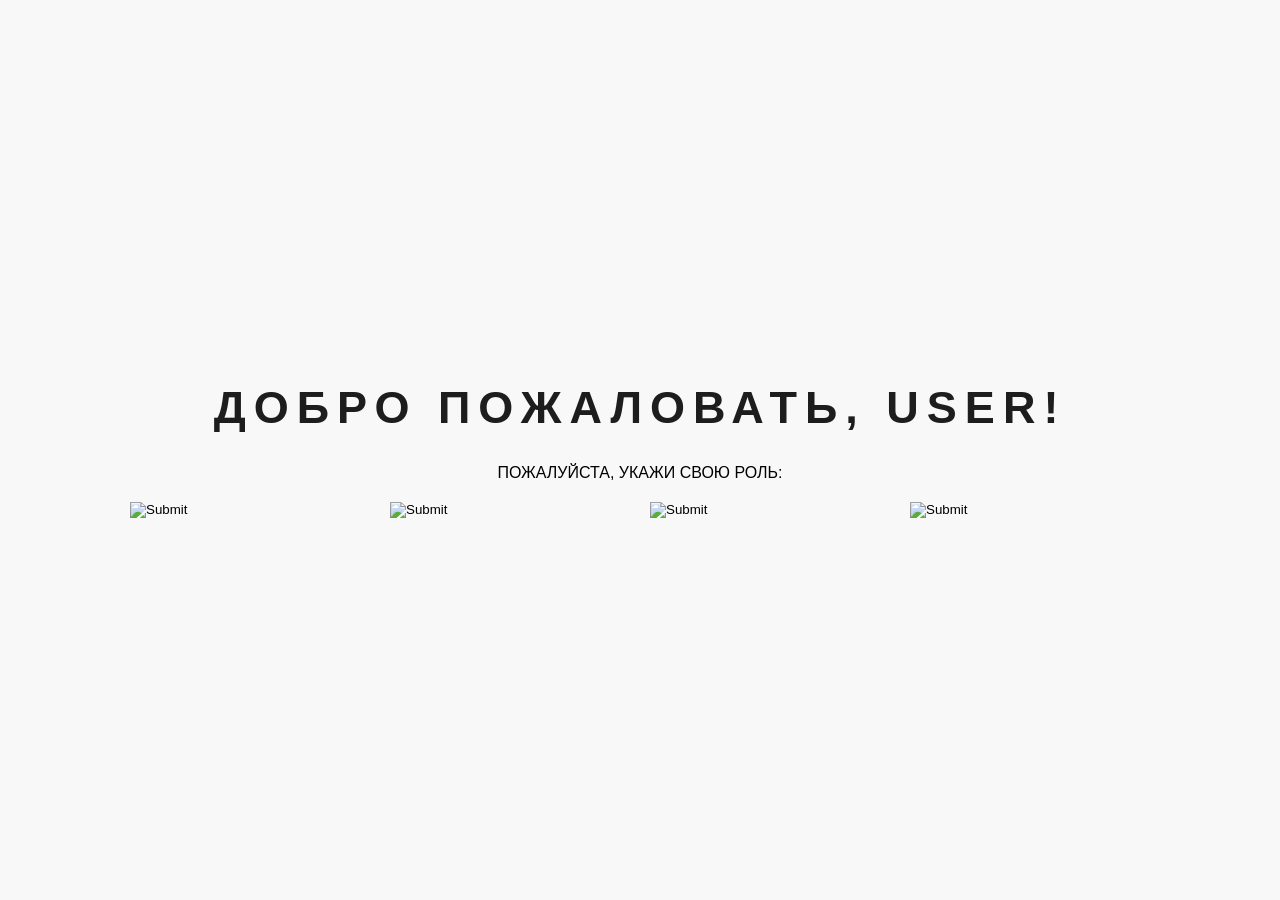
==== choice.html @ df9e126c "Create choice.html" ====
<!DOCTYPE html>
<html lang="en">
<head>
    <meta charset="UTF-8">
    <meta http-equiv="X-UA-Compatible" content="IE=edge">
    <meta name="viewport" content="width=device-width, initial-scale=1.0">
    <title>Document</title>
    <link rel="stylesheet" href="style.css">
</head>
<body>
    <div class="main bg-reg">
        
        <div class="choice-container">
            <span class="choice-txt">Добро пожаловать, USER!</span>
            <span class="choice-txt-2">Пожалуйста, укажи свою роль:</span><br>
            <div class="choice">
                <span class="choice_card" >
                    <form action="index.html">
                        <input type="image" src="img/card_meneg.png">
                    </form>
                </span>
                <span class="choice_card">
                    <form action="index.html">
                        <input type="image" src="img/card_program.png">
                    </form>
                </span>
                <span class="choice_card">
                    <form action="index.html">
                        <input type="image" src="img/card_design.png">
                    </form>
                </span>
                <span class="choice_card">
                    <form action="index.html">
                        <input type="image" src="img/card_xz.png">
                    </form>
                </span>
            </div>
        </div>
    </div>
    
</body>
</html>
---- style.css ----
* {
    box-sizing: border-box;
    margin: 0;
    padding: 0;
}

body {
    background: #F8F8F8;
    font-family: 'Golos Text', sans-serif;
}

.header {
    display: flex;
    flex-direction: column;
    align-items: center;
    justify-content: center;
}
.header-inner {
    width: 100%;
    max-width: 960px;
}

.menu {
    display: flex;
    align-items: center;
    justify-content: space-between;
    gap: 12px;
    width: 100%; 
    margin-top: 4%;
    margin-bottom: 4%;
}

.navigation a{
    text-decoration: none;
    color: black;
    font-size: 14px;
    background: #FFFFFF;
    box-shadow: 0px 5px 20px rgba(90, 90, 90, 0.1);
    border-radius: 40px;
    padding: 12px;
    padding-left: 20px;
    padding-right: 20px;
    margin-top: 50px;
}

.navigation a:hover {
    background: #639ee6;
    color: white;
    transition: 1s;
    box-shadow: 0px 5px 20px rgba(108, 92, 255, 0.415);

}

.nav-grid {
    display: grid;
    grid-template-columns: 60px 100px;
}

.navigation-txt-name a{
    text-decoration: none;
    font-family: 'Golos Text';
    font-style: normal;
    font-weight: 700;
    font-size: 16px;
    color: #000;
}

.navigation-txt-name a:hover {
    color: #639ee6;
    transition: 0.6s;
}
.navigation-txt {
    position: relative;
    top: 6px;
}

.navigation-txt div{
    font-size: 13px;
}

.navigation-exit a{
    text-decoration: none;
    color: #000;
    font-size: 13px;
}
.navigation-exit a:hover {
    color: red;
    transition: 0.7s;
}






.search-box input{
    background: white;
    height: 40px;
    border-radius: 40px;
    padding: 10px;
    border: none;
    width: 450px;
    padding-left: 30px;
    box-shadow: 0px 5px 20px rgba(90, 90, 90, 0.1);
}


/* Слайдер */

.swiper {
    width: 1300px;
    height: 300px;
    margin-bottom: 100px;
    border-radius: 50px;
}

.swiper-slide {
    display: flex;
    align-items: center;
    justify-content: center;
    font-size: 18px;
}

.swiper-slide iframe {
    width: 1300px;
    height: 300px;
}


.swiper-button-next, .swiper-rt1 .swiper-button-prev {
    right: auto;
}

.swiper-button-prev, .swiper-rt1 .swiper-button-next {
    left: auto;
}




.top {
    display: flex;
    align-items: center;
    justify-content: center;
}

.top-container {
    display: flex;
    flex-wrap: wrap;
    align-items: center;
    justify-content: center;
    gap: 24px;
}




.button {
    display: flex;
    align-items: center;
    justify-content: center;
}

.block {
    width: 239px;
    height: 225px;
    background: radial-gradient(145.29% 136.5% at 3.03% -7.23%, #3BFFFF 0%, #8DC1FF 81.79%);
    border-radius: 50px;
    margin-top: 20px;
}

.button-container {
    display: flex;
    align-items: center;
    justify-content: space-between;
    width: 100%;
    margin-left: 80px;
    margin-right: 80px;
}

.button-container a{
    padding: 12px;
    text-decoration: none;
    color: black;
    background: white;
    border-radius: 20px;
    padding-left: 50px;
    padding-right: 50px;
    box-shadow: 0px 5px 20px rgba(90, 90, 90, 0.1);
}

.button-container a:hover {
    transform: scale(1.05);
    transition: 1s;
    background: #639ee6;
    color: white;
}


.txt-proj h1{
    font-family: 'Golos Text', sans-serif;
    margin-left: 6%;
    margin-bottom: 2%;
}

.top-h1 {
    font-size: 16px;
}

.top-txt {
    font-size: 13px;
    color: #808080;
}






.main {
    display: flex;
    flex-direction: column;
    align-items: center;
    justify-content: center;
}
.main-container {
    max-width: 1440px;
    width: 100%;
}







/* Регистрация */

.register {
    display: flex;
    align-items: center;
    justify-content: center;
    height: 100vh;
}

.register-container {
    max-width: 415px;
    width: 100%;
    background: radial-gradient(97.69% 94.8% at 2.31% 3.73%, rgba(0, 225, 255, 0.65) 0%, rgba(0, 92, 235, 0.65) 100%);
    border-radius: 30px;
    padding: 50px;
}

.register-container form {
    display: flex;
    flex-direction: column;
}

.register-container input{
    height: 40px;
    padding-left: 20px;
    margin-top: 10px;
    border: none;
    background: none;
    border-bottom: 2px solid white;
}

.register-container h1{
    display: flex;
    align-items: center;
    justify-content: center;
    font-size: 26px;
    font-family: 'Golos Text';
    font-style: normal;
    color: white;
    margin-top: 20px;
    margin-bottom: 40px;
}

.txt {
    color: rgba(255, 255, 255, 0.75);
    font-size: 13px;
    padding-left: 20px;
}

.buttons-btn {
    display: flex;
    align-items: center;
    justify-content: center;
    margin-top: 40px;
}
.buttons-btn a{
    text-decoration: none;
    padding: 10px;
    background: rgba(255, 255, 255, 0.2);
    border: 1px solid #FFFFFF;
    border-radius: 50px;
    color: white;
    font-size: 14px;
    transition: 0.7s;
}

.button-txt {
    display: flex;
    align-items: center;
    justify-content: center;
}

.button-txt a{
    color: white;
    text-decoration: none;
    font-weight: 600;
}

.button-txt a:hover {
    color: #e4e4e4;
    transition: 1s;
}

.button-txt {
    color: white;
    font-size: 14px;
}



/* Картинка */
.bg-reg {
    background-image: url(img/wave.png);
    background-size: cover;
}

.auth_input::placeholder { /* Most modern browsers support this now. */
    color:    rgb(255, 255, 255);
 }

 textarea:focus, input:focus{
    outline: none;
}







.choice-container {
    text-align: center;
    position: absolute;
    top: 50%;
    left: 50%;
    transform: translate(-50%, -50%);
  }
  
  .choice-container span{
    text-transform: uppercase;
    display: block;
  }
  
  .choice-txt{
    color: #1d1d1d;
    font-size: 45px;
    font-weight: 700;
    letter-spacing: 8px;
    margin-bottom: 30px;
    position: relative;
    animation: text 2.2s 1;
    
  }
  
  .choice_card input{
    width: 240px;
  }
  
  @keyframes text{
    0%{
        color: #aa90ff;
      margin-bottom: -10000px;
    }
  }

  .choice {
    display: grid;
    grid-template-columns: 1fr 1fr 1fr 1fr;
    gap: 20px;
  }








/* Профиль */
.profil {
    display: grid;
    grid-template-columns: 0.25fr 1.75fr;
    margin-left: 5%;
}

.profil_name{
    margin-top: 40px;
}

.shapka {
    display: flex;
    align-items: center;
    justify-content: center;
}
.shapka-container {
    background: radial-gradient(145.29% 136.5% at 3.03% -7.23%, #3BFFFF 0%, #8DC1FF 81.79%);
    width: 1290px;
    height: 286px;
    border-radius: 20px;
}
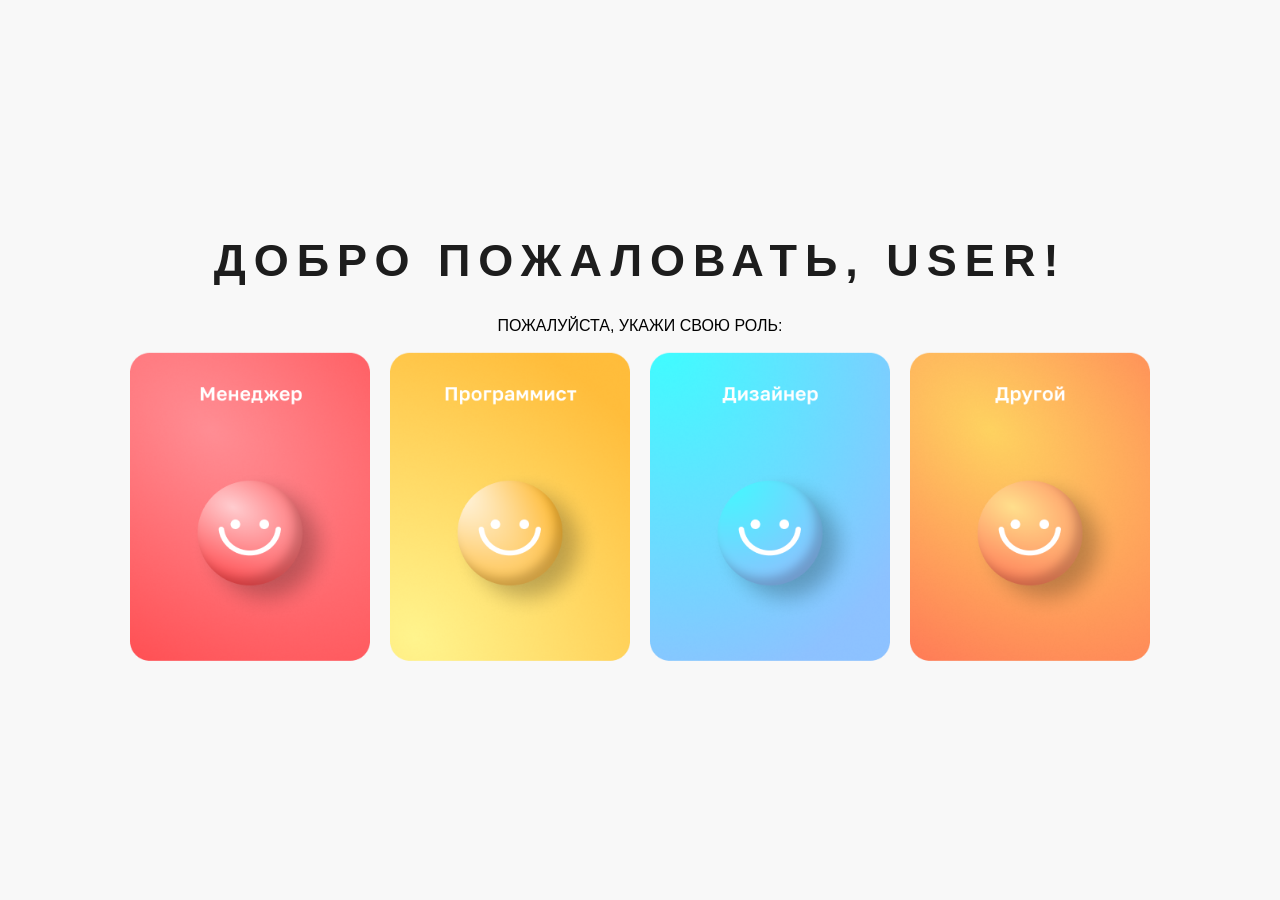
==== commit e31789cc: "Update choice.html" ====
--- a/choice.html
+++ b/choice.html
@@ -15,22 +15,22 @@
             <span class="choice-txt-2">Пожалуйста, укажи свою роль:</span><br>
             <div class="choice">
                 <span class="choice_card" >
-                    <form action="index.html">
+                    <form action="content.html">
                         <input type="image" src="img/card_meneg.png">
                     </form>
                 </span>
                 <span class="choice_card">
-                    <form action="index.html">
+                    <form action="content.html">
                         <input type="image" src="img/card_program.png">
                     </form>
                 </span>
                 <span class="choice_card">
-                    <form action="index.html">
+                    <form action="content.html">
                         <input type="image" src="img/card_design.png">
                     </form>
                 </span>
                 <span class="choice_card">
-                    <form action="index.html">
+                    <form action="content.html">
                         <input type="image" src="img/card_xz.png">
                     </form>
                 </span>
